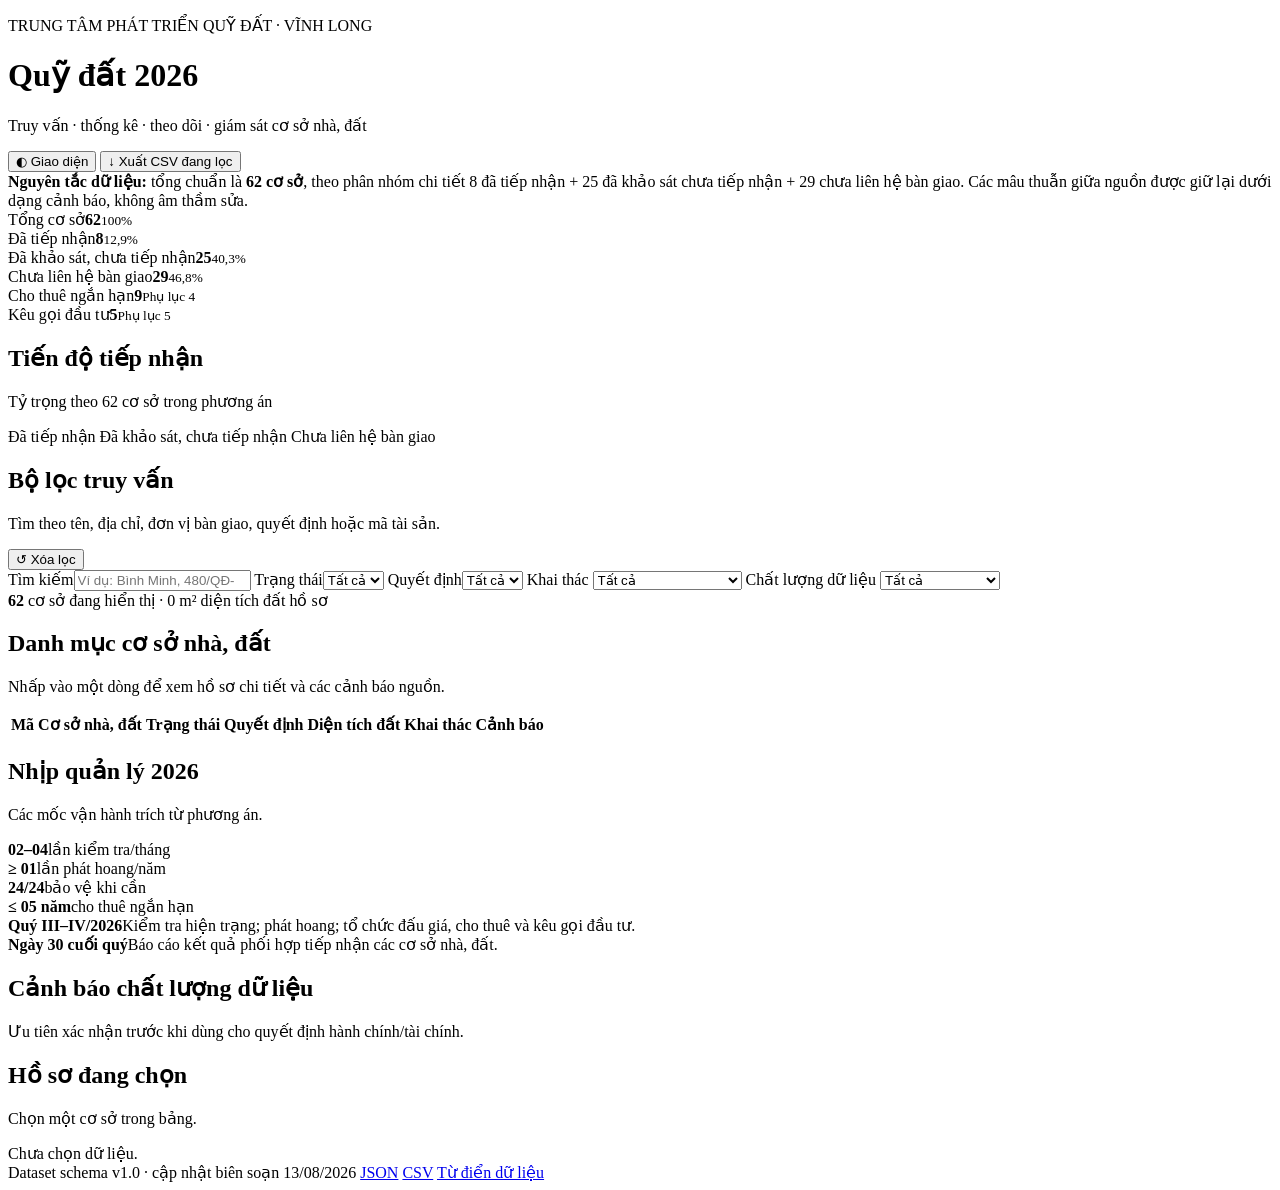
==== index.html @ 19949643 "Thêm dashboard truy vấn và giám sát Quỹ đất 2026" ====
<!doctype html>
<html lang="vi">
<head>
  <meta charset="utf-8">
  <meta name="viewport" content="width=device-width,initial-scale=1">
  <meta name="description" content="Dashboard truy vấn, thống kê, theo dõi và giám sát quản lý, khai thác các cơ sở nhà, đất năm 2026 tại Vĩnh Long.">
  <meta name="theme-color" content="#0f172a">
  <title>Quỹ đất 2026 · Dashboard quản lý nhà, đất</title>
  <link rel="stylesheet" href="./style.css">
</head>
<body>
  <header class="topbar">
    <div>
      <p class="eyebrow">TRUNG TÂM PHÁT TRIỂN QUỸ ĐẤT · VĨNH LONG</p>
      <h1>Quỹ đất 2026</h1>
      <p class="subtitle">Truy vấn · thống kê · theo dõi · giám sát cơ sở nhà, đất</p>
    </div>
    <div class="top-actions">
      <button id="themeBtn" class="btn ghost" type="button" title="Đổi giao diện">◐ Giao diện</button>
      <button id="exportBtn" class="btn" type="button">↓ Xuất CSV đang lọc</button>
    </div>
  </header>

  <main class="container">
    <section class="notice" id="sourceNotice">
      <strong>Nguyên tắc dữ liệu:</strong>
      tổng chuẩn là <b>62 cơ sở</b>, theo phân nhóm chi tiết 8 đã tiếp nhận + 25 đã khảo sát chưa tiếp nhận + 29 chưa liên hệ bàn giao.
      Các mâu thuẫn giữa nguồn được giữ lại dưới dạng cảnh báo, không âm thầm sửa.
    </section>

    <section class="kpi-grid" aria-label="Chỉ số chính">
      <article class="kpi"><span>Tổng cơ sở</span><strong id="kpiTotal">62</strong><small>100%</small></article>
      <article class="kpi success"><span>Đã tiếp nhận</span><strong id="kpiReceived">8</strong><small id="pctReceived">12,9%</small></article>
      <article class="kpi warning"><span>Đã khảo sát, chưa tiếp nhận</span><strong id="kpiSurveyed">25</strong><small id="pctSurveyed">40,3%</small></article>
      <article class="kpi danger"><span>Chưa liên hệ bàn giao</span><strong id="kpiNotContacted">29</strong><small id="pctNotContacted">46,8%</small></article>
      <article class="kpi info"><span>Cho thuê ngắn hạn</span><strong id="kpiLease">9</strong><small>Phụ lục 4</small></article>
      <article class="kpi info"><span>Kêu gọi đầu tư</span><strong id="kpiInvest">5</strong><small>Phụ lục 5</small></article>
    </section>

    <section class="panel">
      <div class="panel-head">
        <div>
          <h2>Tiến độ tiếp nhận</h2>
          <p>Tỷ trọng theo 62 cơ sở trong phương án</p>
        </div>
      </div>
      <div class="progress-stack" id="progressStack" aria-label="Tỷ lệ trạng thái"></div>
      <div class="legend">
        <span><i class="dot received"></i>Đã tiếp nhận</span>
        <span><i class="dot surveyed"></i>Đã khảo sát, chưa tiếp nhận</span>
        <span><i class="dot pending"></i>Chưa liên hệ bàn giao</span>
      </div>
    </section>

    <section class="panel">
      <div class="panel-head">
        <div>
          <h2>Bộ lọc truy vấn</h2>
          <p>Tìm theo tên, địa chỉ, đơn vị bàn giao, quyết định hoặc mã tài sản.</p>
        </div>
        <button id="resetBtn" class="btn ghost" type="button">↺ Xóa lọc</button>
      </div>
      <div class="filters">
        <label class="search"><span>Tìm kiếm</span><input id="searchInput" type="search" placeholder="Ví dụ: Bình Minh, 480/QĐ-UBND, trường tiểu học..."></label>
        <label><span>Trạng thái</span><select id="statusFilter"><option value="">Tất cả</option></select></label>
        <label><span>Quyết định</span><select id="decisionFilter"><option value="">Tất cả</option></select></label>
        <label><span>Khai thác</span>
          <select id="planFilter">
            <option value="">Tất cả</option>
            <option value="short_term_lease">Cho thuê ngắn hạn</option>
            <option value="investment_call">Kêu gọi đầu tư</option>
            <option value="none">Chưa gắn phương án</option>
          </select>
        </label>
        <label><span>Chất lượng dữ liệu</span>
          <select id="qualityFilter">
            <option value="">Tất cả</option>
            <option value="warning">Có cảnh báo</option>
            <option value="clean">Không cảnh báo</option>
          </select>
        </label>
      </div>
      <div class="filter-summary">
        <strong id="resultCount">62</strong> cơ sở đang hiển thị ·
        <span id="filteredArea">0</span> m² diện tích đất hồ sơ
      </div>
    </section>

    <section class="panel table-panel">
      <div class="panel-head">
        <div>
          <h2>Danh mục cơ sở nhà, đất</h2>
          <p>Nhấp vào một dòng để xem hồ sơ chi tiết và các cảnh báo nguồn.</p>
        </div>
      </div>
      <div class="table-wrap">
        <table>
          <thead>
            <tr>
              <th data-sort="asset_id">Mã</th>
              <th data-sort="name">Cơ sở nhà, đất</th>
              <th data-sort="status">Trạng thái</th>
              <th data-sort="decision_no">Quyết định</th>
              <th data-sort="land_area_m2" class="num">Diện tích đất</th>
              <th>Khai thác</th>
              <th>Cảnh báo</th>
            </tr>
          </thead>
          <tbody id="assetRows"></tbody>
        </table>
      </div>
    </section>

    <section class="two-col">
      <article class="panel">
        <div class="panel-head"><div><h2>Nhịp quản lý 2026</h2><p>Các mốc vận hành trích từ phương án.</p></div></div>
        <div class="ops-grid">
          <div><strong>02–04</strong><span>lần kiểm tra/tháng</span></div>
          <div><strong>≥ 01</strong><span>lần phát hoang/năm</span></div>
          <div><strong>24/24</strong><span>bảo vệ khi cần</span></div>
          <div><strong>≤ 05 năm</strong><span>cho thuê ngắn hạn</span></div>
        </div>
        <div class="timeline">
          <div><b>Quý III–IV/2026</b><span>Kiểm tra hiện trạng; phát hoang; tổ chức đấu giá, cho thuê và kêu gọi đầu tư.</span></div>
          <div><b>Ngày 30 cuối quý</b><span>Báo cáo kết quả phối hợp tiếp nhận các cơ sở nhà, đất.</span></div>
        </div>
      </article>

      <article class="panel">
        <div class="panel-head">
          <div><h2>Cảnh báo chất lượng dữ liệu</h2><p>Ưu tiên xác nhận trước khi dùng cho quyết định hành chính/tài chính.</p></div>
        </div>
        <div id="qualityFindings" class="quality-list"></div>
      </article>
    </section>

    <section class="panel">
      <div class="panel-head">
        <div><h2>Hồ sơ đang chọn</h2><p id="detailHint">Chọn một cơ sở trong bảng.</p></div>
      </div>
      <div id="detailPanel" class="detail empty">Chưa chọn dữ liệu.</div>
    </section>
  </main>

  <footer>
    <span>Dataset schema v1.0 · cập nhật biên soạn 13/08/2026</span>
    <a href="./data/assets.json">JSON</a>
    <a href="./data/assets.csv">CSV</a>
    <a href="./docs/DATA_DICTIONARY.md">Từ điển dữ liệu</a>
  </footer>

  <script src="./data/assets.js"></script>
  <script src="./app.js"></script>
</body>
</html>
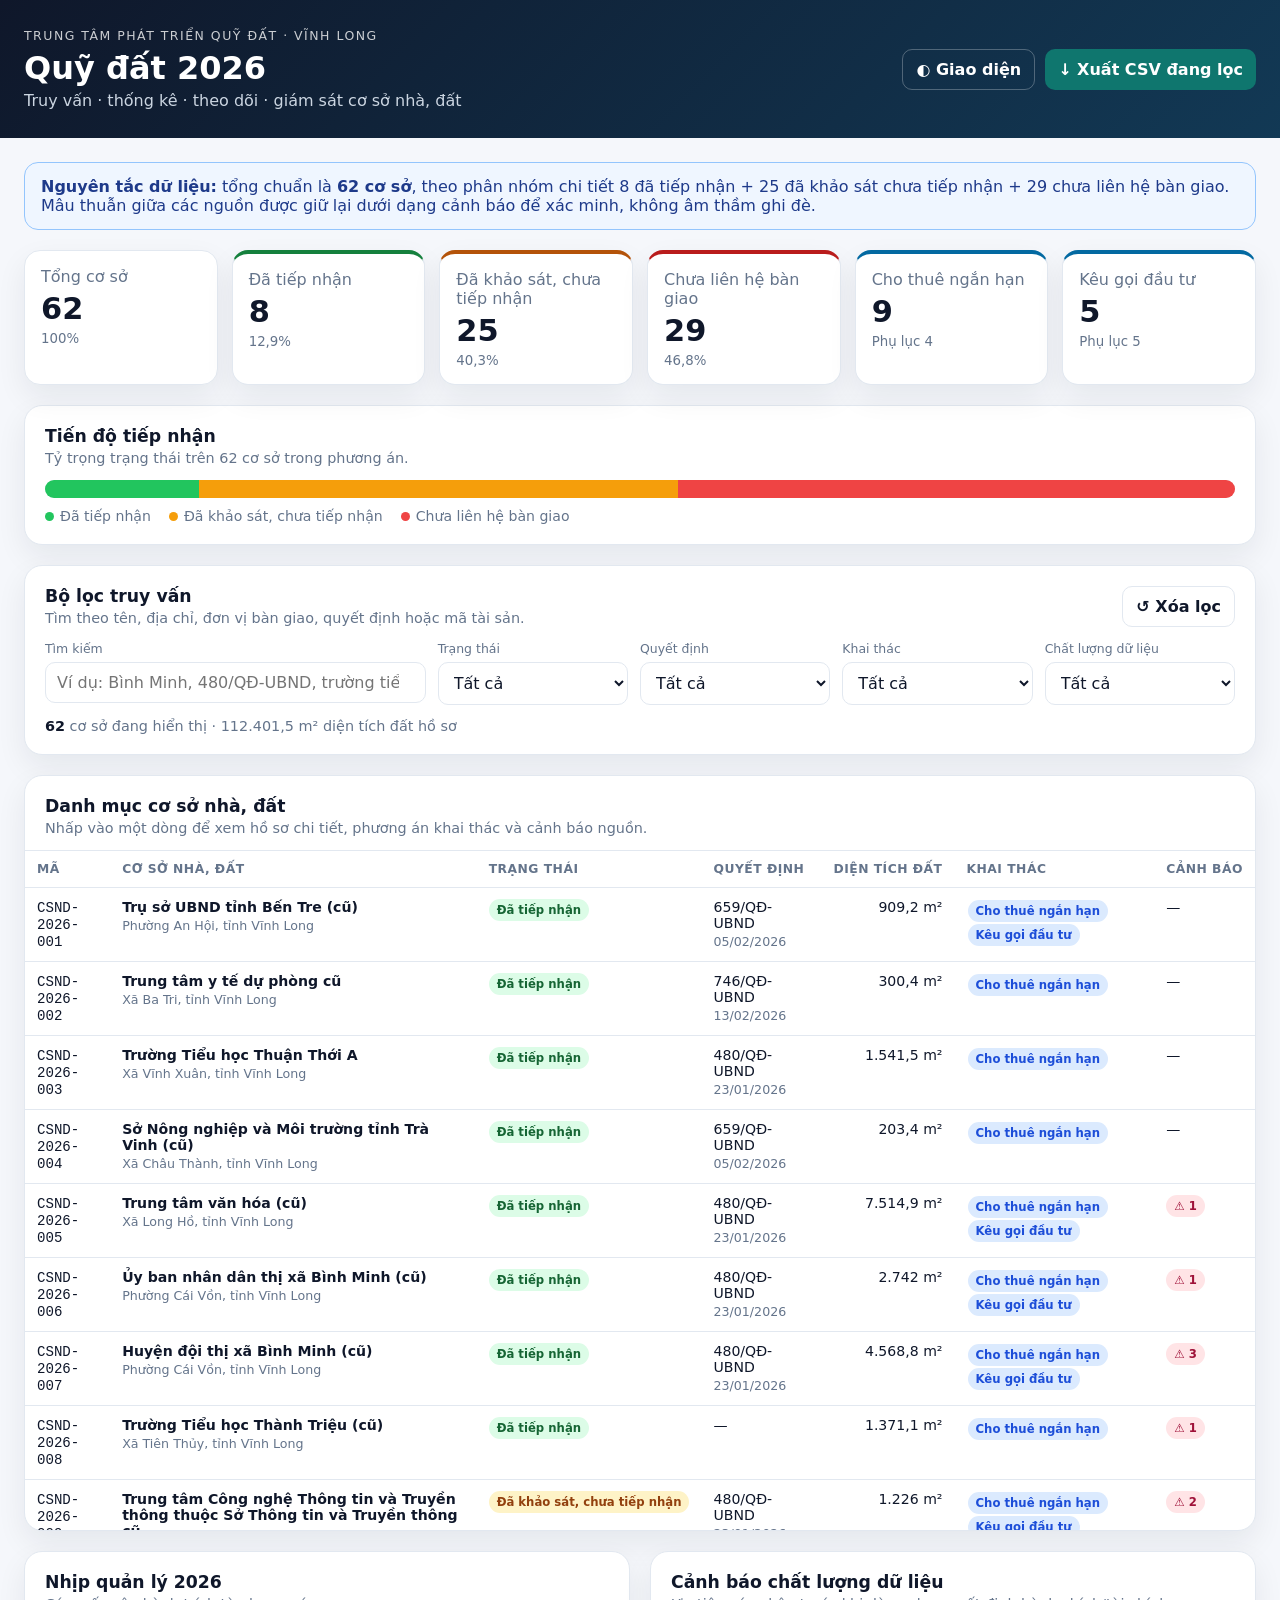
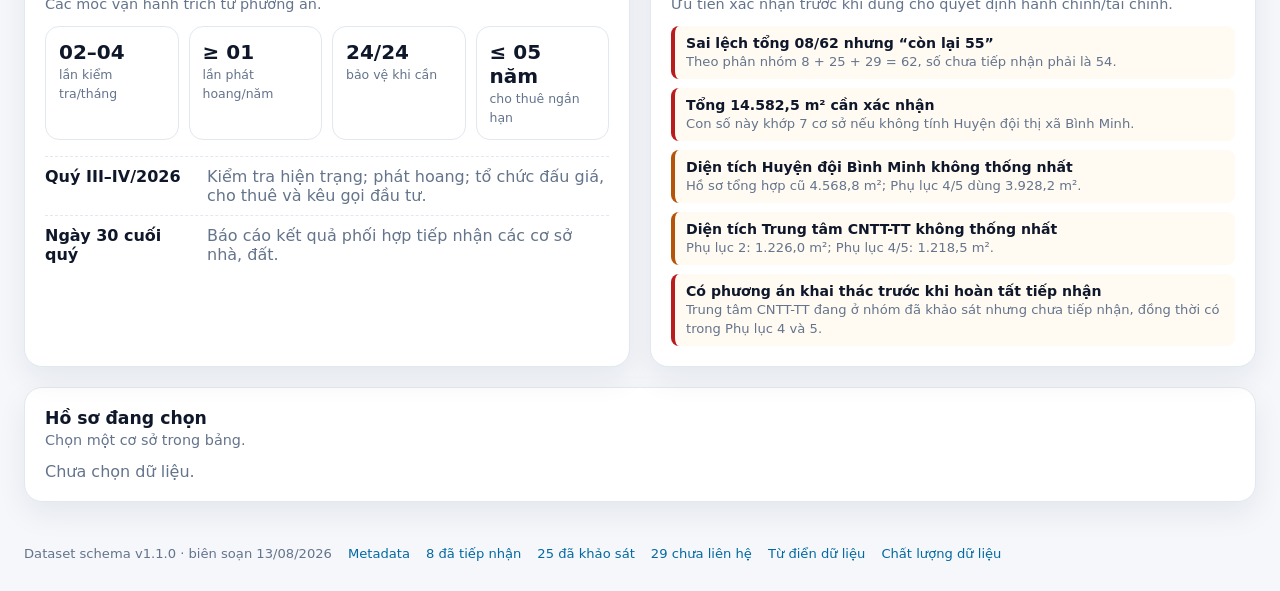
==== commit a9d97dcc: "Hoàn thiện index dashboard và liên kết dataset chuẩn" ====
--- a/index.html
+++ b/index.html
@@ -5,6 +5,7 @@
   <meta name="viewport" content="width=device-width,initial-scale=1">
   <meta name="description" content="Dashboard truy vấn, thống kê, theo dõi và giám sát quản lý, khai thác các cơ sở nhà, đất năm 2026 tại Vĩnh Long.">
   <meta name="theme-color" content="#0f172a">
+  <meta name="robots" content="index,follow">
   <title>Quỹ đất 2026 · Dashboard quản lý nhà, đất</title>
   <link rel="stylesheet" href="./style.css">
 </head>
@@ -25,7 +26,7 @@
     <section class="notice" id="sourceNotice">
       <strong>Nguyên tắc dữ liệu:</strong>
       tổng chuẩn là <b>62 cơ sở</b>, theo phân nhóm chi tiết 8 đã tiếp nhận + 25 đã khảo sát chưa tiếp nhận + 29 chưa liên hệ bàn giao.
-      Các mâu thuẫn giữa nguồn được giữ lại dưới dạng cảnh báo, không âm thầm sửa.
+      Mâu thuẫn giữa các nguồn được giữ lại dưới dạng cảnh báo để xác minh, không âm thầm ghi đè.
     </section>
 
     <section class="kpi-grid" aria-label="Chỉ số chính">
@@ -39,10 +40,7 @@
 
     <section class="panel">
       <div class="panel-head">
-        <div>
-          <h2>Tiến độ tiếp nhận</h2>
-          <p>Tỷ trọng theo 62 cơ sở trong phương án</p>
-        </div>
+        <div><h2>Tiến độ tiếp nhận</h2><p>Tỷ trọng trạng thái trên 62 cơ sở trong phương án.</p></div>
       </div>
       <div class="progress-stack" id="progressStack" aria-label="Tỷ lệ trạng thái"></div>
       <div class="legend">
@@ -54,10 +52,7 @@
 
     <section class="panel">
       <div class="panel-head">
-        <div>
-          <h2>Bộ lọc truy vấn</h2>
-          <p>Tìm theo tên, địa chỉ, đơn vị bàn giao, quyết định hoặc mã tài sản.</p>
-        </div>
+        <div><h2>Bộ lọc truy vấn</h2><p>Tìm theo tên, địa chỉ, đơn vị bàn giao, quyết định hoặc mã tài sản.</p></div>
         <button id="resetBtn" class="btn ghost" type="button">↺ Xóa lọc</button>
       </div>
       <div class="filters">
@@ -80,19 +75,11 @@
           </select>
         </label>
       </div>
-      <div class="filter-summary">
-        <strong id="resultCount">62</strong> cơ sở đang hiển thị ·
-        <span id="filteredArea">0</span> m² diện tích đất hồ sơ
-      </div>
+      <div class="filter-summary"><strong id="resultCount">62</strong> cơ sở đang hiển thị · <span id="filteredArea">0</span> m² diện tích đất hồ sơ</div>
     </section>
 
     <section class="panel table-panel">
-      <div class="panel-head">
-        <div>
-          <h2>Danh mục cơ sở nhà, đất</h2>
-          <p>Nhấp vào một dòng để xem hồ sơ chi tiết và các cảnh báo nguồn.</p>
-        </div>
-      </div>
+      <div class="panel-head"><div><h2>Danh mục cơ sở nhà, đất</h2><p>Nhấp vào một dòng để xem hồ sơ chi tiết, phương án khai thác và cảnh báo nguồn.</p></div></div>
       <div class="table-wrap">
         <table>
           <thead>
@@ -127,29 +114,27 @@
       </article>
 
       <article class="panel">
-        <div class="panel-head">
-          <div><h2>Cảnh báo chất lượng dữ liệu</h2><p>Ưu tiên xác nhận trước khi dùng cho quyết định hành chính/tài chính.</p></div>
-        </div>
+        <div class="panel-head"><div><h2>Cảnh báo chất lượng dữ liệu</h2><p>Ưu tiên xác nhận trước khi dùng cho quyết định hành chính/tài chính.</p></div></div>
         <div id="qualityFindings" class="quality-list"></div>
       </article>
     </section>
 
     <section class="panel">
-      <div class="panel-head">
-        <div><h2>Hồ sơ đang chọn</h2><p id="detailHint">Chọn một cơ sở trong bảng.</p></div>
-      </div>
+      <div class="panel-head"><div><h2>Hồ sơ đang chọn</h2><p id="detailHint">Chọn một cơ sở trong bảng.</p></div></div>
       <div id="detailPanel" class="detail empty">Chưa chọn dữ liệu.</div>
     </section>
   </main>
 
   <footer>
-    <span>Dataset schema v1.0 · cập nhật biên soạn 13/08/2026</span>
-    <a href="./data/assets.json">JSON</a>
-    <a href="./data/assets.csv">CSV</a>
+    <span>Dataset schema v1.1.0 · biên soạn 13/08/2026</span>
+    <a href="./data/meta.json">Metadata</a>
+    <a href="./data/assets-received.json">8 đã tiếp nhận</a>
+    <a href="./data/assets-surveyed.json">25 đã khảo sát</a>
+    <a href="./data/assets-not-contacted.json">29 chưa liên hệ</a>
     <a href="./docs/DATA_DICTIONARY.md">Từ điển dữ liệu</a>
+    <a href="./docs/DATA_QUALITY.md">Chất lượng dữ liệu</a>
   </footer>
 
-  <script src="./data/assets.js"></script>
   <script src="./app.js"></script>
 </body>
 </html>
--- a/style.css
+++ b/style.css
@@ -0,0 +1,26 @@
+:root{
+  color-scheme:light;
+  --bg:#f5f7fb;--panel:#fff;--text:#0f172a;--muted:#64748b;--line:#e2e8f0;
+  --accent:#0f766e;--accent2:#0369a1;--ok:#15803d;--warn:#b45309;--danger:#b91c1c;
+  --shadow:0 12px 30px rgba(15,23,42,.07)
+}
+:root.dark{color-scheme:dark;--bg:#07111f;--panel:#0f1b2d;--text:#e5eef8;--muted:#9bb0c8;--line:#23364e;--shadow:none}
+*{box-sizing:border-box}body{margin:0;background:var(--bg);color:var(--text);font-family:Inter,ui-sans-serif,system-ui,-apple-system,"Segoe UI",Arial,sans-serif}
+button,input,select{font:inherit}.topbar{padding:28px max(24px,calc((100vw - 1440px)/2));display:flex;gap:24px;justify-content:space-between;align-items:center;background:linear-gradient(135deg,#0f172a,#123955);color:white}
+.eyebrow{font-size:.78rem;letter-spacing:.12em;margin:0 0 6px;opacity:.78}.topbar h1{font-size:2rem;margin:0}.subtitle{margin:.25rem 0 0;color:#cbd5e1}.top-actions{display:flex;gap:10px;flex-wrap:wrap}
+.container{max-width:1440px;margin:auto;padding:24px}.notice{border:1px solid #93c5fd;background:#eff6ff;color:#1e3a8a;border-radius:14px;padding:14px 16px;margin-bottom:20px}:root.dark .notice{background:#0b2841;color:#bfdbfe;border-color:#24557e}
+.kpi-grid{display:grid;grid-template-columns:repeat(6,minmax(0,1fr));gap:14px;margin-bottom:20px}.kpi{background:var(--panel);border:1px solid var(--line);border-radius:16px;padding:16px;box-shadow:var(--shadow)}
+.kpi span,.kpi small{display:block;color:var(--muted)}.kpi strong{display:block;font-size:1.9rem;margin:.3rem 0}.kpi.success{border-top:4px solid var(--ok)}.kpi.warning{border-top:4px solid var(--warn)}.kpi.danger{border-top:4px solid var(--danger)}.kpi.info{border-top:4px solid var(--accent2)}
+.panel{background:var(--panel);border:1px solid var(--line);border-radius:18px;padding:20px;box-shadow:var(--shadow);margin-bottom:20px}.panel-head{display:flex;gap:16px;justify-content:space-between;align-items:center;margin-bottom:14px}.panel-head h2{font-size:1.08rem;margin:0}.panel-head p{margin:4px 0 0;color:var(--muted);font-size:.9rem}
+.btn{border:0;background:var(--accent);color:white;border-radius:10px;padding:10px 13px;cursor:pointer;font-weight:650}.btn.ghost{background:transparent;border:1px solid var(--line);color:inherit}.topbar .btn.ghost{border-color:#ffffff44;color:white}
+.progress-stack{height:18px;border-radius:999px;overflow:hidden;display:flex;background:var(--line)}.progress-stack span{height:100%}.seg-received{background:#22c55e}.seg-surveyed{background:#f59e0b}.seg-pending{background:#ef4444}
+.legend{display:flex;gap:18px;flex-wrap:wrap;margin-top:10px;color:var(--muted);font-size:.88rem}.dot{width:9px;height:9px;border-radius:50%;display:inline-block;margin-right:6px}.dot.received{background:#22c55e}.dot.surveyed{background:#f59e0b}.dot.pending{background:#ef4444}
+.filters{display:grid;grid-template-columns:2fr repeat(4,1fr);gap:12px}.filters label span{display:block;font-size:.78rem;color:var(--muted);margin-bottom:6px}.filters input,.filters select{width:100%;padding:10px 11px;border:1px solid var(--line);background:var(--panel);color:var(--text);border-radius:10px;outline:none}.filters input:focus,.filters select:focus{border-color:#38bdf8;box-shadow:0 0 0 3px #38bdf822}.filter-summary{margin-top:13px;color:var(--muted);font-size:.9rem}.filter-summary strong{color:var(--text)}
+.table-panel{padding:0}.table-panel .panel-head{padding:20px 20px 0}.table-wrap{overflow:auto;max-height:680px;border-top:1px solid var(--line)}table{width:100%;border-collapse:collapse;font-size:.88rem}thead{position:sticky;top:0;z-index:2;background:var(--panel)}th,td{padding:11px 12px;border-bottom:1px solid var(--line);text-align:left;vertical-align:top}th{color:var(--muted);font-size:.77rem;text-transform:uppercase;letter-spacing:.04em;white-space:nowrap;cursor:pointer}.num{text-align:right}tbody tr{cursor:pointer}tbody tr:hover{background:#0ea5e908}.asset-name{font-weight:650}.asset-address{display:block;color:var(--muted);font-size:.79rem;margin-top:3px;max-width:540px}
+.badge{display:inline-flex;align-items:center;border-radius:999px;padding:4px 8px;font-size:.73rem;font-weight:700;white-space:nowrap}.badge.received{background:#dcfce7;color:#166534}.badge.surveyed_not_received{background:#fef3c7;color:#92400e}.badge.not_contacted{background:#fee2e2;color:#991b1b}.badge.plan{background:#dbeafe;color:#1d4ed8;margin:1px}.badge.quality{background:#ffe4e6;color:#9f1239}
+.two-col{display:grid;grid-template-columns:1fr 1fr;gap:20px}.ops-grid{display:grid;grid-template-columns:repeat(4,1fr);gap:10px}.ops-grid div{border:1px solid var(--line);border-radius:14px;padding:13px}.ops-grid strong{display:block;font-size:1.25rem}.ops-grid span{font-size:.78rem;color:var(--muted)}.timeline{margin-top:16px}.timeline div{display:grid;grid-template-columns:150px 1fr;gap:12px;padding:10px 0;border-top:1px dashed var(--line)}.timeline span{color:var(--muted)}
+.quality-list{display:grid;gap:9px}.finding{border-left:4px solid var(--warn);padding:9px 11px;background:#f59e0b0c;border-radius:8px}.finding.high{border-left-color:var(--danger)}.finding b{display:block;font-size:.88rem}.finding span{color:var(--muted);font-size:.82rem}
+.detail{display:grid;grid-template-columns:repeat(4,minmax(0,1fr));gap:12px}.detail.empty{display:block;color:var(--muted)}.detail-card{border:1px solid var(--line);border-radius:12px;padding:12px}.detail-card.wide{grid-column:span 2}.detail-card.full{grid-column:1/-1}.detail-card label{display:block;color:var(--muted);font-size:.75rem;margin-bottom:4px}.detail-card strong,.detail-card p{margin:0;word-break:break-word}.plan-note{white-space:pre-wrap;color:var(--muted);font-size:.85rem}
+footer{max-width:1440px;margin:0 auto 30px;padding:0 24px;color:var(--muted);display:flex;gap:16px;flex-wrap:wrap;font-size:.82rem}footer a{color:var(--accent2);text-decoration:none}
+@media(max-width:1100px){.kpi-grid{grid-template-columns:repeat(3,1fr)}.filters{grid-template-columns:repeat(2,1fr)}.search{grid-column:1/-1}.two-col{grid-template-columns:1fr}.detail{grid-template-columns:repeat(2,1fr)}}
+@media(max-width:680px){.topbar{align-items:flex-start;flex-direction:column}.container{padding:14px}.kpi-grid{grid-template-columns:repeat(2,1fr)}.filters{grid-template-columns:1fr}.search{grid-column:auto}.ops-grid{grid-template-columns:repeat(2,1fr)}.detail{grid-template-columns:1fr}.detail-card.wide{grid-column:auto}.timeline div{grid-template-columns:1fr}.top-actions{width:100%}.top-actions .btn{flex:1}}
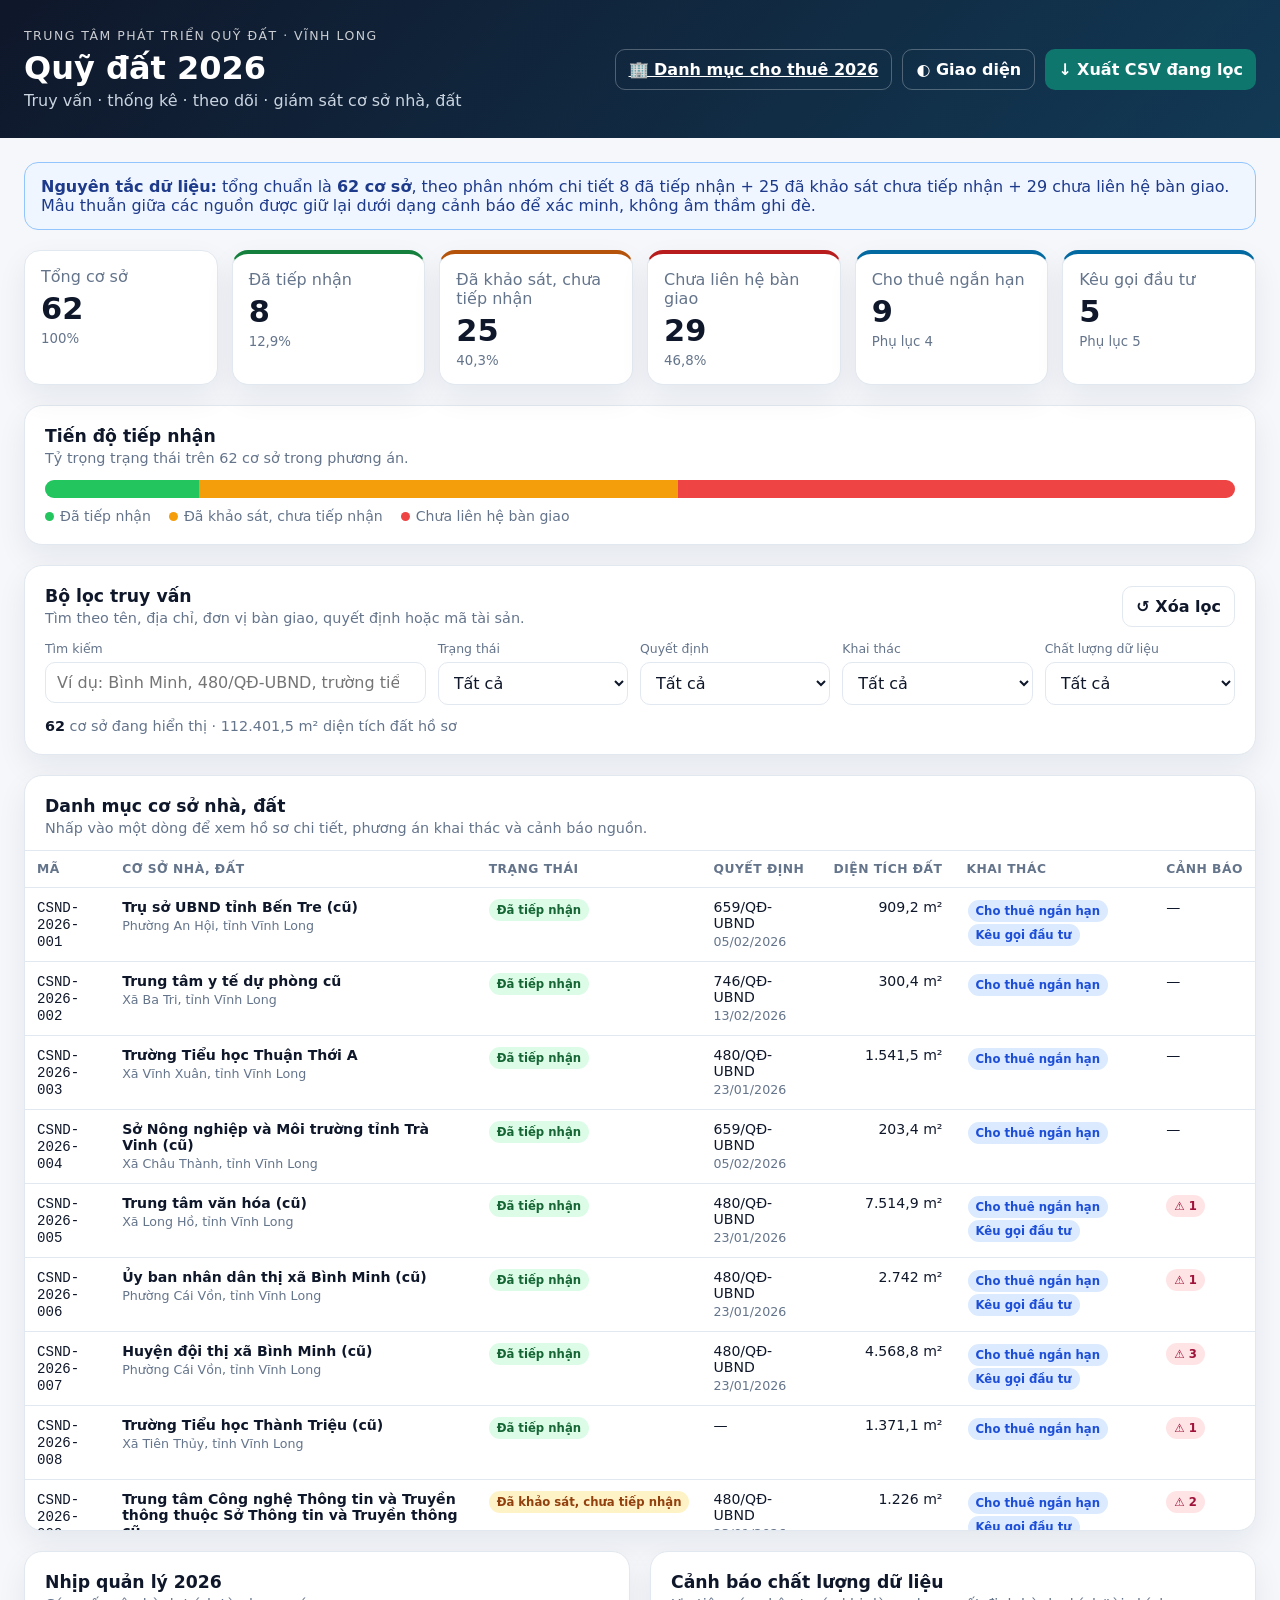
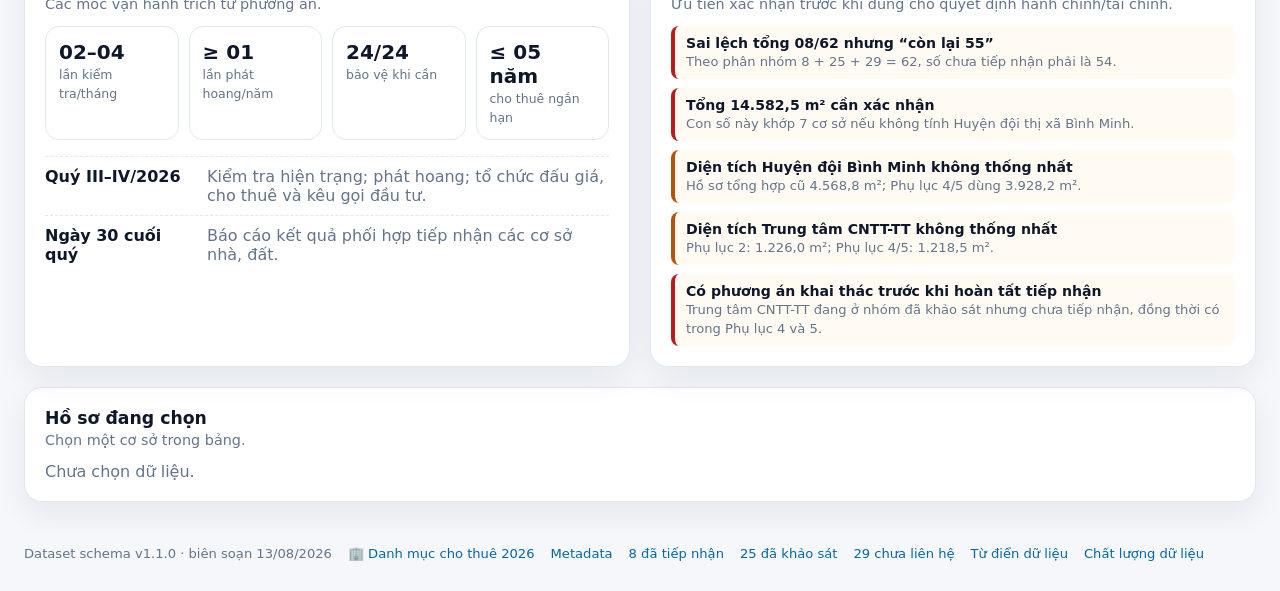
==== commit 5916da4d: "Thêm mục Danh mục cho thuê 2026 vào dashboard chính" ====
--- a/index.html
+++ b/index.html
@@ -1,140 +1,19 @@
 <!doctype html>
 <html lang="vi">
 <head>
-  <meta charset="utf-8">
-  <meta name="viewport" content="width=device-width,initial-scale=1">
-  <meta name="description" content="Dashboard truy vấn, thống kê, theo dõi và giám sát quản lý, khai thác các cơ sở nhà, đất năm 2026 tại Vĩnh Long.">
-  <meta name="theme-color" content="#0f172a">
-  <meta name="robots" content="index,follow">
-  <title>Quỹ đất 2026 · Dashboard quản lý nhà, đất</title>
-  <link rel="stylesheet" href="./style.css">
+<meta charset="utf-8"><meta name="viewport" content="width=device-width,initial-scale=1"><meta name="description" content="Dashboard truy vấn, thống kê, theo dõi và giám sát quản lý, khai thác các cơ sở nhà, đất năm 2026 tại Vĩnh Long."><meta name="theme-color" content="#0f172a"><meta name="robots" content="index,follow"><title>Quỹ đất 2026 · Dashboard quản lý nhà, đất</title><link rel="stylesheet" href="./style.css">
 </head>
 <body>
-  <header class="topbar">
-    <div>
-      <p class="eyebrow">TRUNG TÂM PHÁT TRIỂN QUỸ ĐẤT · VĨNH LONG</p>
-      <h1>Quỹ đất 2026</h1>
-      <p class="subtitle">Truy vấn · thống kê · theo dõi · giám sát cơ sở nhà, đất</p>
-    </div>
-    <div class="top-actions">
-      <button id="themeBtn" class="btn ghost" type="button" title="Đổi giao diện">◐ Giao diện</button>
-      <button id="exportBtn" class="btn" type="button">↓ Xuất CSV đang lọc</button>
-    </div>
-  </header>
-
-  <main class="container">
-    <section class="notice" id="sourceNotice">
-      <strong>Nguyên tắc dữ liệu:</strong>
-      tổng chuẩn là <b>62 cơ sở</b>, theo phân nhóm chi tiết 8 đã tiếp nhận + 25 đã khảo sát chưa tiếp nhận + 29 chưa liên hệ bàn giao.
-      Mâu thuẫn giữa các nguồn được giữ lại dưới dạng cảnh báo để xác minh, không âm thầm ghi đè.
-    </section>
-
-    <section class="kpi-grid" aria-label="Chỉ số chính">
-      <article class="kpi"><span>Tổng cơ sở</span><strong id="kpiTotal">62</strong><small>100%</small></article>
-      <article class="kpi success"><span>Đã tiếp nhận</span><strong id="kpiReceived">8</strong><small id="pctReceived">12,9%</small></article>
-      <article class="kpi warning"><span>Đã khảo sát, chưa tiếp nhận</span><strong id="kpiSurveyed">25</strong><small id="pctSurveyed">40,3%</small></article>
-      <article class="kpi danger"><span>Chưa liên hệ bàn giao</span><strong id="kpiNotContacted">29</strong><small id="pctNotContacted">46,8%</small></article>
-      <article class="kpi info"><span>Cho thuê ngắn hạn</span><strong id="kpiLease">9</strong><small>Phụ lục 4</small></article>
-      <article class="kpi info"><span>Kêu gọi đầu tư</span><strong id="kpiInvest">5</strong><small>Phụ lục 5</small></article>
-    </section>
-
-    <section class="panel">
-      <div class="panel-head">
-        <div><h2>Tiến độ tiếp nhận</h2><p>Tỷ trọng trạng thái trên 62 cơ sở trong phương án.</p></div>
-      </div>
-      <div class="progress-stack" id="progressStack" aria-label="Tỷ lệ trạng thái"></div>
-      <div class="legend">
-        <span><i class="dot received"></i>Đã tiếp nhận</span>
-        <span><i class="dot surveyed"></i>Đã khảo sát, chưa tiếp nhận</span>
-        <span><i class="dot pending"></i>Chưa liên hệ bàn giao</span>
-      </div>
-    </section>
-
-    <section class="panel">
-      <div class="panel-head">
-        <div><h2>Bộ lọc truy vấn</h2><p>Tìm theo tên, địa chỉ, đơn vị bàn giao, quyết định hoặc mã tài sản.</p></div>
-        <button id="resetBtn" class="btn ghost" type="button">↺ Xóa lọc</button>
-      </div>
-      <div class="filters">
-        <label class="search"><span>Tìm kiếm</span><input id="searchInput" type="search" placeholder="Ví dụ: Bình Minh, 480/QĐ-UBND, trường tiểu học..."></label>
-        <label><span>Trạng thái</span><select id="statusFilter"><option value="">Tất cả</option></select></label>
-        <label><span>Quyết định</span><select id="decisionFilter"><option value="">Tất cả</option></select></label>
-        <label><span>Khai thác</span>
-          <select id="planFilter">
-            <option value="">Tất cả</option>
-            <option value="short_term_lease">Cho thuê ngắn hạn</option>
-            <option value="investment_call">Kêu gọi đầu tư</option>
-            <option value="none">Chưa gắn phương án</option>
-          </select>
-        </label>
-        <label><span>Chất lượng dữ liệu</span>
-          <select id="qualityFilter">
-            <option value="">Tất cả</option>
-            <option value="warning">Có cảnh báo</option>
-            <option value="clean">Không cảnh báo</option>
-          </select>
-        </label>
-      </div>
-      <div class="filter-summary"><strong id="resultCount">62</strong> cơ sở đang hiển thị · <span id="filteredArea">0</span> m² diện tích đất hồ sơ</div>
-    </section>
-
-    <section class="panel table-panel">
-      <div class="panel-head"><div><h2>Danh mục cơ sở nhà, đất</h2><p>Nhấp vào một dòng để xem hồ sơ chi tiết, phương án khai thác và cảnh báo nguồn.</p></div></div>
-      <div class="table-wrap">
-        <table>
-          <thead>
-            <tr>
-              <th data-sort="asset_id">Mã</th>
-              <th data-sort="name">Cơ sở nhà, đất</th>
-              <th data-sort="status">Trạng thái</th>
-              <th data-sort="decision_no">Quyết định</th>
-              <th data-sort="land_area_m2" class="num">Diện tích đất</th>
-              <th>Khai thác</th>
-              <th>Cảnh báo</th>
-            </tr>
-          </thead>
-          <tbody id="assetRows"></tbody>
-        </table>
-      </div>
-    </section>
-
-    <section class="two-col">
-      <article class="panel">
-        <div class="panel-head"><div><h2>Nhịp quản lý 2026</h2><p>Các mốc vận hành trích từ phương án.</p></div></div>
-        <div class="ops-grid">
-          <div><strong>02–04</strong><span>lần kiểm tra/tháng</span></div>
-          <div><strong>≥ 01</strong><span>lần phát hoang/năm</span></div>
-          <div><strong>24/24</strong><span>bảo vệ khi cần</span></div>
-          <div><strong>≤ 05 năm</strong><span>cho thuê ngắn hạn</span></div>
-        </div>
-        <div class="timeline">
-          <div><b>Quý III–IV/2026</b><span>Kiểm tra hiện trạng; phát hoang; tổ chức đấu giá, cho thuê và kêu gọi đầu tư.</span></div>
-          <div><b>Ngày 30 cuối quý</b><span>Báo cáo kết quả phối hợp tiếp nhận các cơ sở nhà, đất.</span></div>
-        </div>
-      </article>
-
-      <article class="panel">
-        <div class="panel-head"><div><h2>Cảnh báo chất lượng dữ liệu</h2><p>Ưu tiên xác nhận trước khi dùng cho quyết định hành chính/tài chính.</p></div></div>
-        <div id="qualityFindings" class="quality-list"></div>
-      </article>
-    </section>
-
-    <section class="panel">
-      <div class="panel-head"><div><h2>Hồ sơ đang chọn</h2><p id="detailHint">Chọn một cơ sở trong bảng.</p></div></div>
-      <div id="detailPanel" class="detail empty">Chưa chọn dữ liệu.</div>
-    </section>
-  </main>
-
-  <footer>
-    <span>Dataset schema v1.1.0 · biên soạn 13/08/2026</span>
-    <a href="./data/meta.json">Metadata</a>
-    <a href="./data/assets-received.json">8 đã tiếp nhận</a>
-    <a href="./data/assets-surveyed.json">25 đã khảo sát</a>
-    <a href="./data/assets-not-contacted.json">29 chưa liên hệ</a>
-    <a href="./docs/DATA_DICTIONARY.md">Từ điển dữ liệu</a>
-    <a href="./docs/DATA_QUALITY.md">Chất lượng dữ liệu</a>
-  </footer>
-
-  <script src="./app.js"></script>
-</body>
-</html>
+<header class="topbar"><div><p class="eyebrow">TRUNG TÂM PHÁT TRIỂN QUỸ ĐẤT · VĨNH LONG</p><h1>Quỹ đất 2026</h1><p class="subtitle">Truy vấn · thống kê · theo dõi · giám sát cơ sở nhà, đất</p></div><div class="top-actions"><a class="btn ghost" href="./danh-muc-cho-thue.html">🏢 Danh mục cho thuê 2026</a><button id="themeBtn" class="btn ghost" type="button" title="Đổi giao diện">◐ Giao diện</button><button id="exportBtn" class="btn" type="button">↓ Xuất CSV đang lọc</button></div></header>
+<main class="container">
+<section class="notice" id="sourceNotice"><strong>Nguyên tắc dữ liệu:</strong> tổng chuẩn là <b>62 cơ sở</b>, theo phân nhóm chi tiết 8 đã tiếp nhận + 25 đã khảo sát chưa tiếp nhận + 29 chưa liên hệ bàn giao. Mâu thuẫn giữa các nguồn được giữ lại dưới dạng cảnh báo để xác minh, không âm thầm ghi đè.</section>
+<section class="kpi-grid" aria-label="Chỉ số chính"><article class="kpi"><span>Tổng cơ sở</span><strong id="kpiTotal">62</strong><small>100%</small></article><article class="kpi success"><span>Đã tiếp nhận</span><strong id="kpiReceived">8</strong><small id="pctReceived">12,9%</small></article><article class="kpi warning"><span>Đã khảo sát, chưa tiếp nhận</span><strong id="kpiSurveyed">25</strong><small id="pctSurveyed">40,3%</small></article><article class="kpi danger"><span>Chưa liên hệ bàn giao</span><strong id="kpiNotContacted">29</strong><small id="pctNotContacted">46,8%</small></article><article class="kpi info"><span>Cho thuê ngắn hạn</span><strong id="kpiLease">9</strong><small>Phụ lục 4</small></article><article class="kpi info"><span>Kêu gọi đầu tư</span><strong id="kpiInvest">5</strong><small>Phụ lục 5</small></article></section>
+<section class="panel"><div class="panel-head"><div><h2>Tiến độ tiếp nhận</h2><p>Tỷ trọng trạng thái trên 62 cơ sở trong phương án.</p></div></div><div class="progress-stack" id="progressStack" aria-label="Tỷ lệ trạng thái"></div><div class="legend"><span><i class="dot received"></i>Đã tiếp nhận</span><span><i class="dot surveyed"></i>Đã khảo sát, chưa tiếp nhận</span><span><i class="dot pending"></i>Chưa liên hệ bàn giao</span></div></section>
+<section class="panel"><div class="panel-head"><div><h2>Bộ lọc truy vấn</h2><p>Tìm theo tên, địa chỉ, đơn vị bàn giao, quyết định hoặc mã tài sản.</p></div><button id="resetBtn" class="btn ghost" type="button">↺ Xóa lọc</button></div><div class="filters"><label class="search"><span>Tìm kiếm</span><input id="searchInput" type="search" placeholder="Ví dụ: Bình Minh, 480/QĐ-UBND, trường tiểu học..."></label><label><span>Trạng thái</span><select id="statusFilter"><option value="">Tất cả</option></select></label><label><span>Quyết định</span><select id="decisionFilter"><option value="">Tất cả</option></select></label><label><span>Khai thác</span><select id="planFilter"><option value="">Tất cả</option><option value="short_term_lease">Cho thuê ngắn hạn</option><option value="investment_call">Kêu gọi đầu tư</option><option value="none">Chưa gắn phương án</option></select></label><label><span>Chất lượng dữ liệu</span><select id="qualityFilter"><option value="">Tất cả</option><option value="warning">Có cảnh báo</option><option value="clean">Không cảnh báo</option></select></label></div><div class="filter-summary"><strong id="resultCount">62</strong> cơ sở đang hiển thị · <span id="filteredArea">0</span> m² diện tích đất hồ sơ</div></section>
+<section class="panel table-panel"><div class="panel-head"><div><h2>Danh mục cơ sở nhà, đất</h2><p>Nhấp vào một dòng để xem hồ sơ chi tiết, phương án khai thác và cảnh báo nguồn.</p></div></div><div class="table-wrap"><table><thead><tr><th data-sort="asset_id">Mã</th><th data-sort="name">Cơ sở nhà, đất</th><th data-sort="status">Trạng thái</th><th data-sort="decision_no">Quyết định</th><th data-sort="land_area_m2" class="num">Diện tích đất</th><th>Khai thác</th><th>Cảnh báo</th></tr></thead><tbody id="assetRows"></tbody></table></div></section>
+<section class="two-col"><article class="panel"><div class="panel-head"><div><h2>Nhịp quản lý 2026</h2><p>Các mốc vận hành trích từ phương án.</p></div></div><div class="ops-grid"><div><strong>02–04</strong><span>lần kiểm tra/tháng</span></div><div><strong>≥ 01</strong><span>lần phát hoang/năm</span></div><div><strong>24/24</strong><span>bảo vệ khi cần</span></div><div><strong>≤ 05 năm</strong><span>cho thuê ngắn hạn</span></div></div><div class="timeline"><div><b>Quý III–IV/2026</b><span>Kiểm tra hiện trạng; phát hoang; tổ chức đấu giá, cho thuê và kêu gọi đầu tư.</span></div><div><b>Ngày 30 cuối quý</b><span>Báo cáo kết quả phối hợp tiếp nhận các cơ sở nhà, đất.</span></div></div></article><article class="panel"><div class="panel-head"><div><h2>Cảnh báo chất lượng dữ liệu</h2><p>Ưu tiên xác nhận trước khi dùng cho quyết định hành chính/tài chính.</p></div></div><div id="qualityFindings" class="quality-list"></div></article></section>
+<section class="panel"><div class="panel-head"><div><h2>Hồ sơ đang chọn</h2><p id="detailHint">Chọn một cơ sở trong bảng.</p></div></div><div id="detailPanel" class="detail empty">Chưa chọn dữ liệu.</div></section>
+</main>
+<footer><span>Dataset schema v1.1.0 · biên soạn 13/08/2026</span><a href="./danh-muc-cho-thue.html">🏢 Danh mục cho thuê 2026</a><a href="./data/meta.json">Metadata</a><a href="./data/assets-received.json">8 đã tiếp nhận</a><a href="./data/assets-surveyed.json">25 đã khảo sát</a><a href="./data/assets-not-contacted.json">29 chưa liên hệ</a><a href="./docs/DATA_DICTIONARY.md">Từ điển dữ liệu</a><a href="./docs/DATA_QUALITY.md">Chất lượng dữ liệu</a></footer>
+<script src="./app.js"></script>
+</body></html>
